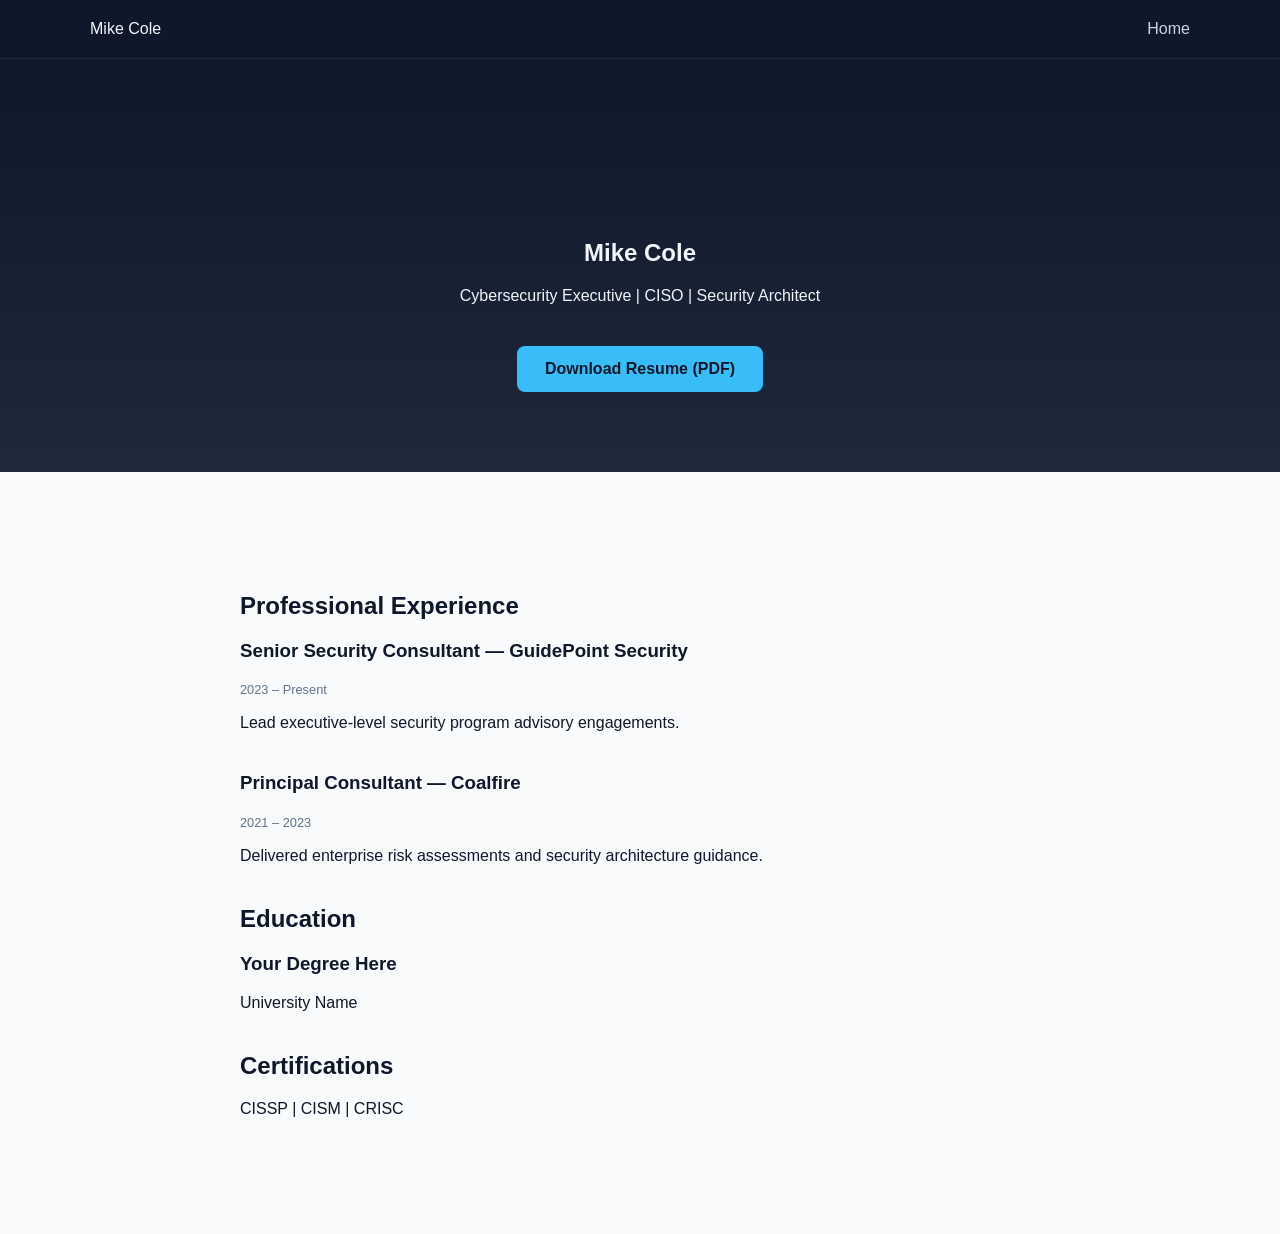
==== resume.html @ 9073bdc7 "Add files via upload" ====
<!DOCTYPE html>
<html lang="en">
<head>
<meta charset="UTF-8">
<meta name="viewport" content="width=device-width, initial-scale=1.0">
<title>Mike Cole | Resume</title>
<link rel="stylesheet" href="style.css">
</head>
<body>

<header class="nav">
  <div class="container nav-inner">
    <div class="logo">Mike Cole</div>
    <nav>
      <a href="index.html">Home</a>
    </nav>
  </div>
</header>

<section class="resume-header">
  <div class="container">
    <h1>Mike Cole</h1>
    <p>Cybersecurity Executive | CISO | Security Architect</p>
    <a href="#" class="btn">Download Resume (PDF)</a>
  </div>
</section>

<section class="resume-section">
  <div class="container resume-container">

    <h2>Professional Experience</h2>

    <div class="resume-block">
      <h3>Senior Security Consultant — GuidePoint Security</h3>
      <span class="resume-date">2023 – Present</span>
      <p>Lead executive-level security program advisory engagements.</p>
    </div>

    <div class="resume-block">
      <h3>Principal Consultant — Coalfire</h3>
      <span class="resume-date">2021 – 2023</span>
      <p>Delivered enterprise risk assessments and security architecture guidance.</p>
    </div>

    <h2>Education</h2>
    <div class="resume-block">
      <h3>Your Degree Here</h3>
      <p>University Name</p>
    </div>

    <h2>Certifications</h2>
    <p>CISSP | CISM | CRISC</p>

  </div>
</section>

</body>
</html>
---- style.css ----
body {
  margin: 0;
  font-family: -apple-system, BlinkMacSystemFont, 'Segoe UI', Roboto, sans-serif;
  background: #0f172a;
  color: #f1f5f9;
}

.container {
  width: 90%;
  max-width: 1100px;
  margin: auto;
}

.nav {
  background: #0f172a;
  border-bottom: 1px solid #1e293b;
  padding: 20px 0;
  position: sticky;
  top: 0;
  z-index: 1000;
}

.nav-inner {
  display: flex;
  justify-content: space-between;
}

.nav a {
  color: #cbd5e1;
  margin-left: 25px;
  text-decoration: none;
}

.hero {
  padding: 180px 0;
  text-align: center;
  background: linear-gradient(180deg, #0f172a 0%, #1e293b 100%);
}

.section {
  padding: 140px 0;
}

.section.dark { background: #0f172a; }
.section.light { background: #f8fafc; color: #0f172a; }

.center { text-align: center; margin-bottom: 80px; }

.btn {
  display: inline-block;
  margin-top: 25px;
  padding: 14px 28px;
  background: #38bdf8;
  color: #0f172a;
  text-decoration: none;
  border-radius: 8px;
  font-weight: 600;
}

.timeline {
  position: relative;
  max-width: 1000px;
  margin: auto;
}

.timeline::before {
  content: "";
  position: absolute;
  width: 2px;
  background: #cbd5e1;
  top: 0;
  bottom: 0;
  left: 50%;
  transform: translateX(-50%);
}

.timeline-row {
  display: grid;
  grid-template-columns: 1fr 60px 1fr;
  align-items: center;
  margin-bottom: 100px;
}

.timeline-row:nth-child(odd) .timeline-card {
  grid-column: 1;
  justify-self: end;
  text-align: right;
}

.timeline-row:nth-child(even) .timeline-card {
  grid-column: 3;
  justify-self: start;
  text-align: left;
}

.timeline-line {
  grid-column: 2;
  display: flex;
  justify-content: center;
}

.timeline-dot {
  width: 16px;
  height: 16px;
  background: #0f172a;
  border: 3px solid #38bdf8;
  border-radius: 50%;
}

.timeline-card {
  background: #1e293b;
  padding: 30px;
  border-radius: 16px;
  max-width: 450px;
}

.date {
  font-size: 0.75rem;
  color: #94a3b8;
  display: block;
  margin-bottom: 10px;
}

.resume-header {
  padding: 160px 0 80px;
  text-align: center;
  background: linear-gradient(180deg, #0f172a 0%, #1e293b 100%);
}

.resume-section {
  padding: 100px 0;
  background: #f8fafc;
  color: #0f172a;
}

.resume-container {
  max-width: 800px;
}

.resume-block {
  margin-bottom: 40px;
}

.resume-date {
  font-size: 0.8rem;
  color: #64748b;
}

footer {
  padding: 50px 0;
  background: #0f172a;
  text-align: center;
  border-top: 1px solid #1e293b;
}
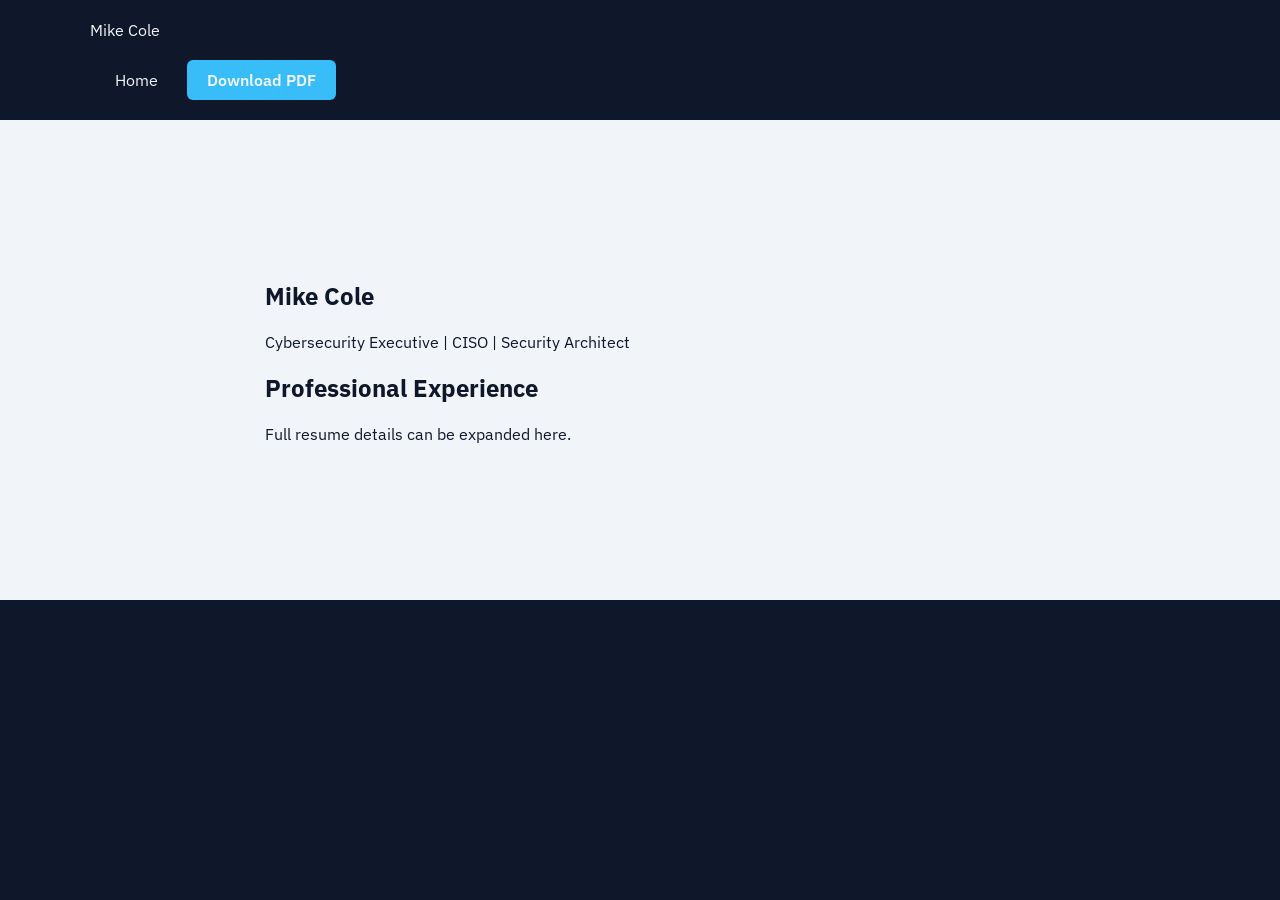
==== commit c019bf81: "Add files via upload" ====
--- a/resume.html
+++ b/resume.html
@@ -4,8 +4,11 @@
 <meta charset="UTF-8">
 <meta name="viewport" content="width=device-width, initial-scale=1.0">
 <title>Mike Cole | Resume</title>
+<link rel="icon" type="image/png" href="favicon.png">
+<link href="https://fonts.googleapis.com/css2?family=IBM+Plex+Sans:wght@300;400;500;600&display=swap" rel="stylesheet">
 <link rel="stylesheet" href="style.css">
 </head>
+
 <body>
 
 <header class="nav">
@@ -13,46 +16,20 @@
     <div class="logo">Mike Cole</div>
     <nav>
       <a href="index.html">Home</a>
+      <a href="#" onclick="window.print()" class="btn small">Download PDF</a>
     </nav>
   </div>
 </header>
 
-<section class="resume-header">
-  <div class="container">
+<section class="section light">
+  <div class="container narrow">
     <h1>Mike Cole</h1>
     <p>Cybersecurity Executive | CISO | Security Architect</p>
-    <a href="#" class="btn">Download Resume (PDF)</a>
+    <h2>Professional Experience</h2>
+    <p>Full resume details can be expanded here.</p>
   </div>
 </section>
 
-<section class="resume-section">
-  <div class="container resume-container">
-
-    <h2>Professional Experience</h2>
-
-    <div class="resume-block">
-      <h3>Senior Security Consultant — GuidePoint Security</h3>
-      <span class="resume-date">2023 – Present</span>
-      <p>Lead executive-level security program advisory engagements.</p>
-    </div>
-
-    <div class="resume-block">
-      <h3>Principal Consultant — Coalfire</h3>
-      <span class="resume-date">2021 – 2023</span>
-      <p>Delivered enterprise risk assessments and security architecture guidance.</p>
-    </div>
-
-    <h2>Education</h2>
-    <div class="resume-block">
-      <h3>Your Degree Here</h3>
-      <p>University Name</p>
-    </div>
-
-    <h2>Certifications</h2>
-    <p>CISSP | CISM | CRISC</p>
-
-  </div>
-</section>
-
+<script src="script.js"></script>
 </body>
 </html>
--- a/style.css
+++ b/style.css
@@ -1,61 +1,32 @@
+
 body {
   margin: 0;
-  font-family: -apple-system, BlinkMacSystemFont, 'Segoe UI', Roboto, sans-serif;
+  font-family: 'IBM Plex Sans', sans-serif;
   background: #0f172a;
   color: #f1f5f9;
 }
 
-.container {
-  width: 90%;
-  max-width: 1100px;
-  margin: auto;
-}
+.container { width: 90%; max-width: 1100px; margin: auto; }
+.narrow { max-width: 750px; }
 
-.nav {
-  background: #0f172a;
-  border-bottom: 1px solid #1e293b;
-  padding: 20px 0;
-  position: sticky;
-  top: 0;
-  z-index: 1000;
-}
+.nav { padding: 20px 0; background: #0f172a; }
+.nav a { color: #f1f5f9; margin-left: 25px; text-decoration: none; }
 
-.nav-inner {
-  display: flex;
-  justify-content: space-between;
-}
-
-.nav a {
-  color: #cbd5e1;
-  margin-left: 25px;
-  text-decoration: none;
-}
-
-.hero {
-  padding: 180px 0;
-  text-align: center;
-  background: linear-gradient(180deg, #0f172a 0%, #1e293b 100%);
-}
-
-.section {
-  padding: 140px 0;
-}
-
-.section.dark { background: #0f172a; }
-.section.light { background: #f8fafc; color: #0f172a; }
-
-.center { text-align: center; margin-bottom: 80px; }
+.hero { padding: 180px 0; text-align: center; }
 
 .btn {
   display: inline-block;
-  margin-top: 25px;
-  padding: 14px 28px;
+  margin-top: 20px;
+  padding: 10px 20px;
   background: #38bdf8;
   color: #0f172a;
   text-decoration: none;
-  border-radius: 8px;
+  border-radius: 6px;
   font-weight: 600;
 }
+
+.section { padding: 140px 0; }
+.section.light { background: #f1f5f9; color: #0f172a; }
 
 .timeline {
   position: relative;
@@ -67,7 +38,7 @@
   content: "";
   position: absolute;
   width: 2px;
-  background: #cbd5e1;
+  background: #38bdf8;
   top: 0;
   bottom: 0;
   left: 50%;
@@ -76,79 +47,20 @@
 
 .timeline-row {
   display: grid;
-  grid-template-columns: 1fr 60px 1fr;
-  align-items: center;
+  grid-template-columns: 1fr 80px 1fr;
   margin-bottom: 100px;
-}
-
-.timeline-row:nth-child(odd) .timeline-card {
-  grid-column: 1;
-  justify-self: end;
-  text-align: right;
-}
-
-.timeline-row:nth-child(even) .timeline-card {
-  grid-column: 3;
-  justify-self: start;
-  text-align: left;
-}
-
-.timeline-line {
-  grid-column: 2;
-  display: flex;
-  justify-content: center;
-}
-
-.timeline-dot {
-  width: 16px;
-  height: 16px;
-  background: #0f172a;
-  border: 3px solid #38bdf8;
-  border-radius: 50%;
 }
 
 .timeline-card {
   background: #1e293b;
-  padding: 30px;
-  border-radius: 16px;
-  max-width: 450px;
+  padding: 25px;
+  border-radius: 10px;
+  max-width: 420px;
 }
 
-.date {
-  font-size: 0.75rem;
-  color: #94a3b8;
-  display: block;
-  margin-bottom: 10px;
-}
+.timeline-card.left { grid-column: 1; justify-self: end; text-align: right; }
+.timeline-card.right { grid-column: 3; justify-self: start; text-align: left; }
 
-.resume-header {
-  padding: 160px 0 80px;
-  text-align: center;
-  background: linear-gradient(180deg, #0f172a 0%, #1e293b 100%);
-}
+.date { font-size: 0.8rem; color: #94a3b8; margin-bottom: 10px; display: block; }
 
-.resume-section {
-  padding: 100px 0;
-  background: #f8fafc;
-  color: #0f172a;
-}
-
-.resume-container {
-  max-width: 800px;
-}
-
-.resume-block {
-  margin-bottom: 40px;
-}
-
-.resume-date {
-  font-size: 0.8rem;
-  color: #64748b;
-}
-
-footer {
-  padding: 50px 0;
-  background: #0f172a;
-  text-align: center;
-  border-top: 1px solid #1e293b;
-}
+footer { padding: 40px 0; text-align: center; }
